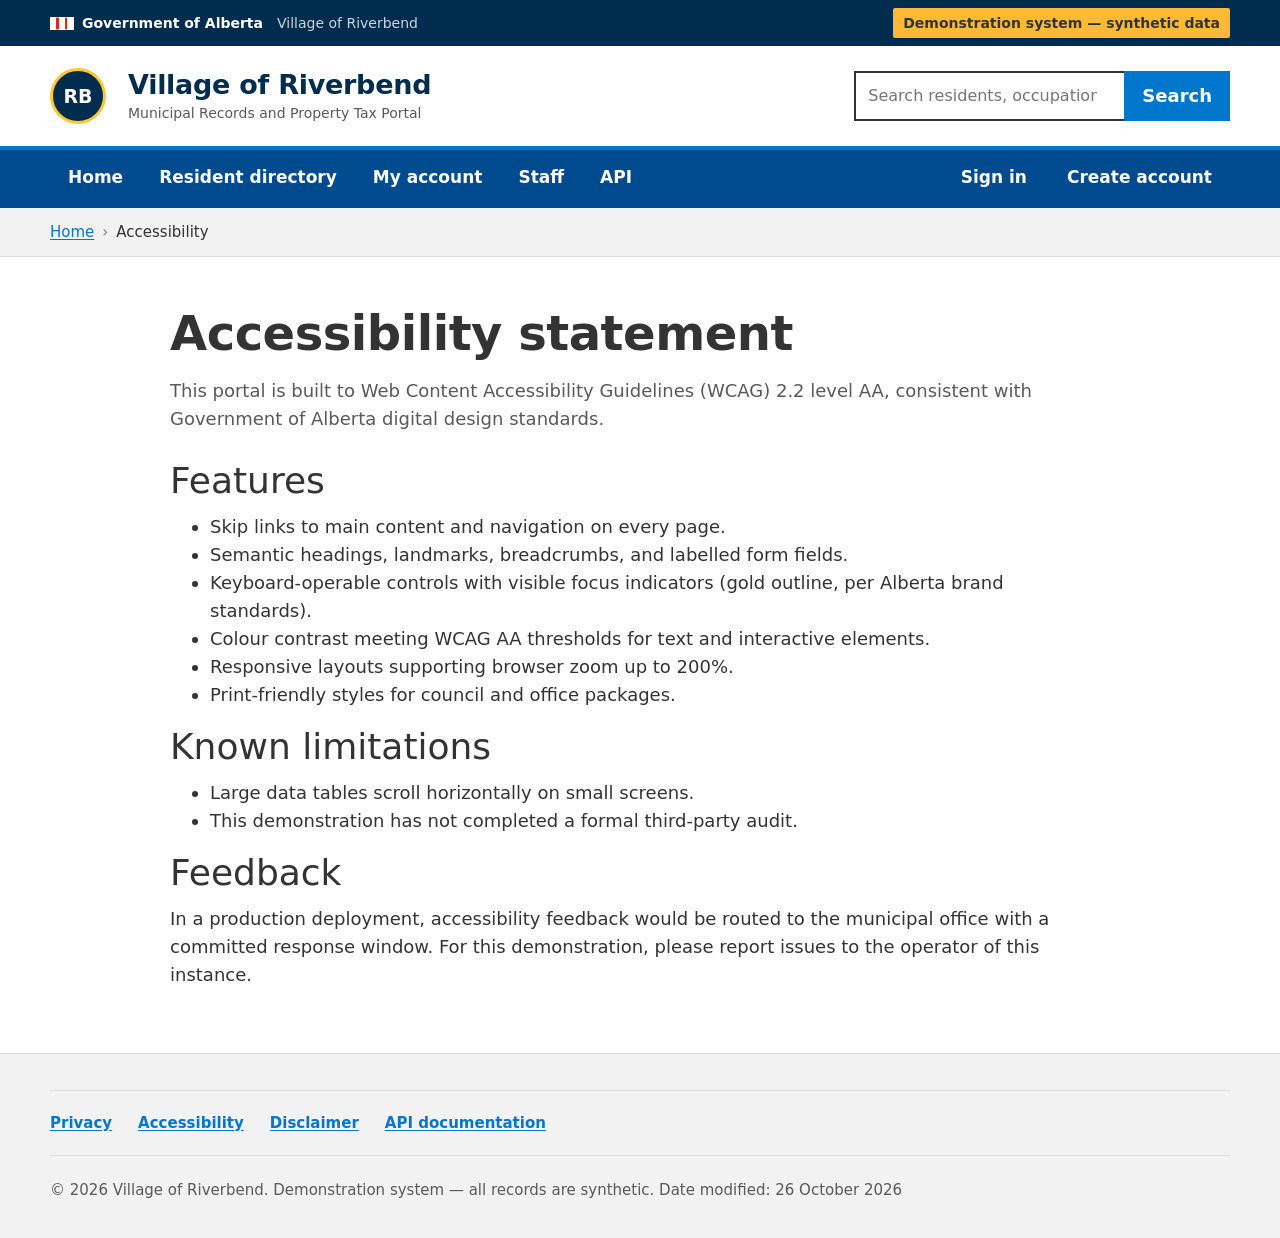
==== accessibility.html @ bdb93003 "Village of Riverbend - municipal records portal (static site)" ====
<!DOCTYPE html>
<html lang="en">
<head>
<meta charset="UTF-8">
<meta name="viewport" content="width=device-width, initial-scale=1.0">
<title>Accessibility — Village of Riverbend</title>
<link rel="stylesheet" href="css/gov.css">
</head>
<body>
<div class="skip-links">
  <a href="#main">Skip to main content</a>
  <a href="#gov-nav">Skip to navigation</a>
</div>

<div class="gov-strip">
  <div class="wrap">
    <span class="flag">Government of Alberta</span>
    <span class="strip-sub">Village of Riverbend</span>
    <a class="demo-flag" href="privacy.html">Demonstration system — synthetic data</a>
  </div>
</div>

<header class="masthead">
  <div class="wrap">
    <span class="crest" aria-hidden="true">RB</span>
    <a class="wordmark" href="index.html">
      <span class="village">Village of Riverbend</span>
      <span class="official">Municipal Records and Property Tax Portal</span>
    </a>
    <div class="mast-tools">
      <form class="search-form" action="search.html" method="get" role="search">
        <label class="sr-only" for="q-acc">Search the resident directory</label>
        <input id="q-acc" name="q" type="search" placeholder="Search residents, occupations">
        <button type="submit">Search</button>
      </form>
    </div>
  </div>
</header>

<nav class="gov-nav" id="gov-nav" aria-label="Main navigation">
  <div class="wrap">
    <a href="index.html">Home</a>
    <a href="search.html">Resident directory</a>
    <a href="portal.html">My account</a>
    <a href="admin.html">Staff</a>
    <a href="https://38.253.124.176:8443/docs">API</a>
    <span class="nav-user" id="nav-user"></span>
  </div>
</nav>

<nav class="crumbs" aria-label="Breadcrumb">
  <div class="wrap">
    <ol>
      <li><a href="index.html">Home</a></li>
      <li>Accessibility</li>
    </ol>
  </div>
</nav>

<main id="main" class="section">
  <div class="wrap wrap-narrow">
    <h1>Accessibility statement</h1>
    <p class="sub">This portal is built to Web Content Accessibility Guidelines
    (WCAG) 2.2 level AA, consistent with Government of Alberta digital design
    standards.</p>

    <h2>Features</h2>
    <ul>
      <li>Skip links to main content and navigation on every page.</li>
      <li>Semantic headings, landmarks, breadcrumbs, and labelled form fields.</li>
      <li>Keyboard-operable controls with visible focus indicators
      (gold outline, per Alberta brand standards).</li>
      <li>Colour contrast meeting WCAG AA thresholds for text and interactive
      elements.</li>
      <li>Responsive layouts supporting browser zoom up to 200%.</li>
      <li>Print-friendly styles for council and office packages.</li>
    </ul>

    <h2>Known limitations</h2>
    <ul>
      <li>Large data tables scroll horizontally on small screens.</li>
      <li>This demonstration has not completed a formal third-party audit.</li>
    </ul>

    <h2>Feedback</h2>
    <p>In a production deployment, accessibility feedback would be routed to the
    municipal office with a committed response window. For this demonstration,
    please report issues to the operator of this instance.</p>
  </div>
</main>

<footer>
  <div class="wrap">
    <div class="foot-links">
      <a href="privacy.html">Privacy</a>
      <a href="accessibility.html">Accessibility</a>
      <a href="privacy.html#disclaimer">Disclaimer</a>
      <a href="https://38.253.124.176:8443/docs">API documentation</a>
    </div>
    <p class="meta mb-0">© 2026 Village of Riverbend. Demonstration system —
    all records are synthetic. Date modified: 26 October 2026</p>
  </div>
</footer>

<script src="js/config.js"></script>
<script src="js/app.js"></script>
</body>
</html>
---- css/gov.css ----
/* ==========================================================================
   Riverbend — Government of Alberta digital design standards
   Tokens sourced from alberta.ca brand standards (colour palette & typography):
   interactive #0077CD · text #333333 · borders #DCDCDC · light bg #F2F2F2
   callout #002C4E · info #005DAA · success #006F4C · caution #FEBA35 · error #DA291C
   ========================================================================== */
:root {
  --text:#333333; --link:#0077CD; --link-hover:#333333; --visited:#756693;
  --focus:#FEBA35; --border:#DCDCDC; --bg-light:#F2F2F2; --bg-white:#ffffff;
  --callout:#002C4E; --info:#005DAA; --info-deep:#004A8F; --success:#006F4C;
  --success-bright:#00853F; --caution:#FEBA35; --caution-text:#333333;
  --error:#DA291C; --critical:#333333;
  --sky:#00B6ED; --prairie:#FFC836; --sunset:#ED8C00; --pasture:#78BF26;
  --sky-20:#CCF0FB; --prairie-20:#FFF4D7; --sunset-20:#FBE8CC;
  --sans:"Acumin SemiCondensed","Segoe UI Semibold","Segoe UI",system-ui,-apple-system,Roboto,Helvetica,Arial,sans-serif;
  --max:1180px;
}
* { box-sizing:border-box; }
html { scroll-behavior:smooth; }
body { margin:0; color:var(--text); background:var(--bg-white); font-family:var(--sans);
  font-size:18px; line-height:28px; }
h1,h2,h3,h4,h5,h6 { margin:0 0 16px; color:var(--text); line-height:1.2; }
h1 { font-size:48px; line-height:56px; font-weight:700; letter-spacing:-.01em; }
h2 { font-size:36px; line-height:44px; font-weight:400; }
h3 { font-size:24px; line-height:32px; font-weight:400; }
h4 { font-size:18px; line-height:28px; font-weight:700; }
p, ul, ol { margin:0 0 16px; max-width:90ch; }
a { color:var(--link); text-decoration:underline; text-underline-offset:2px; }
a:hover { color:var(--link-hover); }
a:focus-visible, button:focus-visible, input:focus-visible, select:focus-visible,
summary:focus-visible, [tabindex]:focus-visible {
  outline:3px solid var(--focus); outline-offset:2px; }
.wrap { width:min(var(--max),calc(100% - 40px)); margin-inline:auto; }
.sr-only { position:absolute; width:1px; height:1px; margin:-1px; overflow:hidden;
  clip:rect(0,0,0,0); white-space:nowrap; }
.skip-links a { position:fixed; top:-100px; left:8px; z-index:400; padding:12px 18px;
  color:#fff; background:var(--callout); font-weight:700; text-decoration:none; }
.skip-links a:focus { top:8px; }
.muted { color:#595959; }
.mono { font-family:ui-monospace,Consolas,monospace; font-size:14px;
  background:var(--bg-light); padding:2px 6px; overflow-wrap:anywhere; }
.hidden { display:none !important; }
.center { text-align:center; }

/* ---------- official top strip ---------- */
.gov-strip { background:var(--callout); color:#fff; font-size:14px; line-height:24px; }
.gov-strip .wrap { padding:8px 0; display:flex; align-items:center; gap:14px; flex-wrap:wrap; }
.gov-strip .flag { display:inline-flex; align-items:center; gap:8px; font-weight:700; }
.gov-strip .flag::before { content:""; width:22px; height:11px; background:
  linear-gradient(to right,#fff 0 25%,#DA291C 25% 37.5%,#fff 37.5% 62.5%,#DA291C 62.5% 75%,#fff 75% 100%);
  border:1px solid rgba(255,255,255,.6); }
.demo-flag { margin-left:auto; padding:3px 10px; background:var(--caution);
  color:var(--text); font-weight:700; text-decoration:none; border-radius:2px; }

/* ---------- masthead ---------- */
.masthead { background:var(--bg-white); border-bottom:4px solid var(--link); }
.masthead .wrap { padding:22px 0; display:flex; align-items:center; gap:22px; flex-wrap:wrap; }
.crest { width:56px; height:56px; flex:0 0 auto; display:grid; place-items:center;
  background:var(--callout); color:#fff; font-size:19px; font-weight:700;
  border-radius:50%; border:3px solid var(--prairie); }
.wordmark { margin-right:auto; text-decoration:none; }
.wordmark:hover { text-decoration:none; }
.wordmark .village { display:block; font-size:27px; line-height:34px; font-weight:700;
  color:var(--callout); letter-spacing:-.01em; }
.wordmark .official { display:block; font-size:14px; line-height:22px; color:#595959; }
.mast-tools { display:flex; align-items:center; gap:12px; flex-wrap:wrap; }
.search-form { display:flex; }
.search-form input { width:270px; min-height:44px; padding:9px 12px; border:2px solid var(--text);
  border-right:none; font:inherit; font-size:16px; }
.search-form button { min-height:44px; padding:9px 16px; color:#fff; background:var(--link);
  border:2px solid var(--link); font:inherit; font-weight:700; cursor:pointer; }
.search-form button:hover { background:var(--text); border-color:var(--text); }

/* ---------- primary nav (GoA band) ---------- */
.gov-nav { background:var(--info-deep); }
.gov-nav .wrap { display:flex; flex-wrap:wrap; }
.gov-nav a { padding:13px 18px; color:#fff; font-size:17px; font-weight:700;
  text-decoration:none; border-bottom:4px solid transparent; }
.gov-nav a:hover { background:var(--link); border-bottom-color:var(--prairie); }
.gov-nav a.active { border-bottom-color:var(--prairie); background:rgba(255,255,255,.08); }
.gov-nav .nav-user { margin-left:auto; display:flex; align-items:center; gap:4px; }
.gov-nav .nav-user button { padding:13px 14px; color:#fff; background:none; border:none;
  font:inherit; font-size:16px; font-weight:700; cursor:pointer; text-decoration:underline; }
.gov-nav .nav-user button:hover { background:var(--link); text-decoration:none; }

/* ---------- breadcrumbs ---------- */
.crumbs { background:var(--bg-light); border-bottom:1px solid var(--border); font-size:15px; }
.crumbs .wrap { padding:10px 0; }
.crumbs ol { margin:0; padding:0; list-style:none; display:flex; flex-wrap:wrap; gap:8px; max-width:none; }
.crumbs li::after { content:"›"; margin-left:8px; color:#767676; }
.crumbs li:last-child::after { content:""; }

/* ---------- buttons ---------- */
.btn { display:inline-flex; align-items:center; justify-content:center; min-height:44px;
  padding:10px 22px; color:#fff; background:var(--link); border:2px solid var(--link);
  font:inherit; font-size:17px; font-weight:700; text-decoration:none; cursor:pointer; }
.btn:hover { color:#fff; background:var(--text); border-color:var(--text); }
.btn-secondary { color:var(--text); background:var(--bg-white); border-color:var(--text); }
.btn-secondary:hover { color:var(--text); background:var(--bg-light); }
.btn-block { width:100%; }
.pill-row { display:flex; flex-wrap:wrap; gap:10px; }

/* ---------- forms ---------- */
label { display:block; margin-bottom:6px; font-weight:700; font-size:16px; }
input, select { width:100%; min-height:44px; padding:9px 12px; border:2px solid #767676;
  font:inherit; font-size:16px; background:#fff; }
input:focus, select:focus { border-color:var(--link); }
.field { margin-bottom:18px; }
.form-note { font-size:14px; line-height:22px; color:#595959; }
.strength-meter { height:8px; margin-top:8px; background:var(--border); border-radius:4px; overflow:hidden; }
.strength-meter .bar { height:100%; width:0; transition:width .25s,background .25s; }

/* ---------- cards / grids ---------- */
.grid { display:grid; gap:22px; }
.grid-2 { grid-template-columns:repeat(auto-fit,minmax(320px,1fr)); }
.grid-3 { grid-template-columns:repeat(auto-fit,minmax(260px,1fr)); }
.grid-4 { grid-template-columns:repeat(auto-fit,minmax(210px,1fr)); }
.card { background:#fff; border:1px solid var(--border); padding:24px; }
.card h3 { margin-bottom:10px; }
.card h3 a { text-decoration:none; }
.card h3 a:hover { text-decoration:underline; }
.card .icon { display:inline-grid; place-items:center; width:46px; height:46px; margin-bottom:14px;
  background:var(--sky-20); border:2px solid var(--link); color:var(--callout);
  font-size:22px; font-weight:700; border-radius:50%; }
.section { padding:48px 0; }
.section-alt { background:var(--bg-light); }
.section h2 { margin-bottom:10px; }
.section .sub { color:#595959; max-width:80ch; margin-bottom:26px; }
.stat .num { display:block; color:var(--callout); font-size:38px; line-height:46px; font-weight:700; }
.stat .lbl { color:#595959; font-size:15px; line-height:22px; }

/* ---------- alerts / notices (GoA status colours) ---------- */
.alert { margin:0 0 22px; padding:18px 22px 18px 56px; position:relative;
  border:1px solid var(--border); border-left:6px solid var(--info); background:#fff; }
.alert::before { position:absolute; left:18px; top:16px; font-size:22px; font-weight:700; }
.alert-info { border-left-color:var(--info); background:var(--sky-20); }
.alert-info::before { content:"i"; color:var(--info-deep); }
.alert-success { border-left-color:var(--success); background:#e7f3ee; }
.alert-success::before { content:"✓"; color:var(--success); }
.alert-caution { border-left-color:var(--caution); background:var(--prairie-20); }
.alert-caution::before { content:"!"; color:#8a6100; }
.alert-error { border-left-color:var(--error); background:#fbe9e7; }
.alert-error::before { content:"×"; color:var(--error); }
.alert > :last-child { margin-bottom:0; }
.alert h4 { margin-bottom:6px; }

/* ---------- tables ---------- */
.table-wrap { overflow-x:auto; background:#fff; border:1px solid var(--border); }
table { width:100%; border-collapse:collapse; font-size:16px; }
caption { padding:12px 14px; text-align:left; font-weight:700; background:var(--bg-light); }
th, td { padding:11px 14px; text-align:left; border-bottom:1px solid var(--border); white-space:nowrap; }
th { background:var(--bg-light); color:var(--text); font-size:15px; font-weight:700; }
tr:last-child td { border-bottom:none; }
tbody tr:hover { background:#f7f9fa; }
td.num, th.num { text-align:right; font-variant-numeric:tabular-nums; }

/* ---------- badges / status ---------- */
.badge { display:inline-block; padding:2px 10px; font-size:13px; line-height:22px;
  font-weight:700; text-transform:uppercase; letter-spacing:.03em; border:1px solid transparent; }
.badge-ok { color:#fff; background:var(--success); }
.badge-warn { color:var(--caution-text); background:var(--caution); }
.badge-bad { color:#fff; background:var(--error); }
.badge-info { color:var(--info-deep); background:var(--sky-20); border-color:var(--link); }
.badge-neutral { color:var(--text); background:var(--bg-light); border-color:var(--border); }

/* ---------- security panel ---------- */
.secure-bar { display:flex; align-items:center; gap:12px; flex-wrap:wrap;
  padding:12px 18px; background:#e7f3ee; border:1px solid var(--success); font-size:15px; }
.secure-bar .lock { font-size:19px; }
.cipher-box { background:var(--callout); color:#9fe3c5; font-family:ui-monospace,Consolas,monospace;
  font-size:13px; line-height:22px; padding:14px 16px; overflow-wrap:anywhere; }

/* ---------- tabs ---------- */
.tabs { display:flex; gap:8px; flex-wrap:wrap; margin-bottom:20px; }
.tab { padding:10px 18px; border:2px solid var(--text); background:#fff;
  font:inherit; font-size:16px; font-weight:700; cursor:pointer; }
.tab.active { color:#fff; background:var(--callout); border-color:var(--callout); }

/* ---------- hero band ---------- */
.hero { background:var(--callout); color:#fff; padding:54px 0; }
.hero h1 { color:#fff; max-width:22ch; }
.hero .lead { max-width:62ch; color:#d9e4ee; font-size:21px; line-height:32px; }
.hero .actions { display:flex; flex-wrap:wrap; gap:14px; margin-top:28px; }
.hero .btn-ghost { color:#fff; background:transparent; border-color:#fff; }
.hero .btn-ghost:hover { color:var(--callout); background:#fff; }

/* ---------- footer (GoA) ---------- */
footer { background:var(--bg-light); border-top:1px solid var(--border); font-size:15px; line-height:24px; }
footer .wrap { padding:36px 0; }
footer h4 { margin-bottom:10px; }
footer .cols { display:grid; grid-template-columns:repeat(auto-fit,minmax(210px,1fr)); gap:26px; }
footer .foot-links { margin:0 0 22px; padding:20px 0; border-top:1px solid var(--border);
  border-bottom:1px solid var(--border); display:flex; flex-wrap:wrap; gap:8px 26px; }
footer .foot-links a { font-weight:700; }
footer .meta { color:#595959; }
footer ul { margin:0; padding:0; list-style:none; }
footer li { margin-bottom:8px; }

@media (max-width:720px) {
  body { font-size:17px; line-height:26px; }
  h1 { font-size:36px; line-height:44px; }
  h2 { font-size:32px; line-height:40px; }
  .masthead .wrap { padding:16px 0; }
  .search-form input { width:100%; }
  .search-form { width:100%; }
}
@media print {
  .gov-strip, .gov-nav, .mast-tools, .hero .actions, footer .cols, .skip-links { display:none; }
  body { font-size:12pt; }
}

/* ---------- layout utilities (CSP: no inline styles anywhere) ---------- */
.wrap-narrow { max-width:940px; }
.mt-8 { margin-top:8px; } .mt-16 { margin-top:16px; } .mt-24 { margin-top:24px; }
.mt-32 { margin-top:32px; } .mt-40 { margin-top:40px; }
.mb-0 { margin-bottom:0; } .mb-8 { margin-bottom:8px; } .mb-16 { margin-bottom:16px; }
.mb-24 { margin-bottom:24px; }
.grow { margin-right:auto; }
.stack-lg > * + * { margin-top:22px; }
.nowrap { white-space:nowrap; }
.grid-form { grid-template-columns:repeat(auto-fit,minmax(320px,1fr)); }
hr.gov { border:none; border-top:1px solid var(--border); margin:22px 0; }
.legend { font-size:15px; line-height:22px; color:#595959; }
.strip-sub { color:#c9d6e2; }
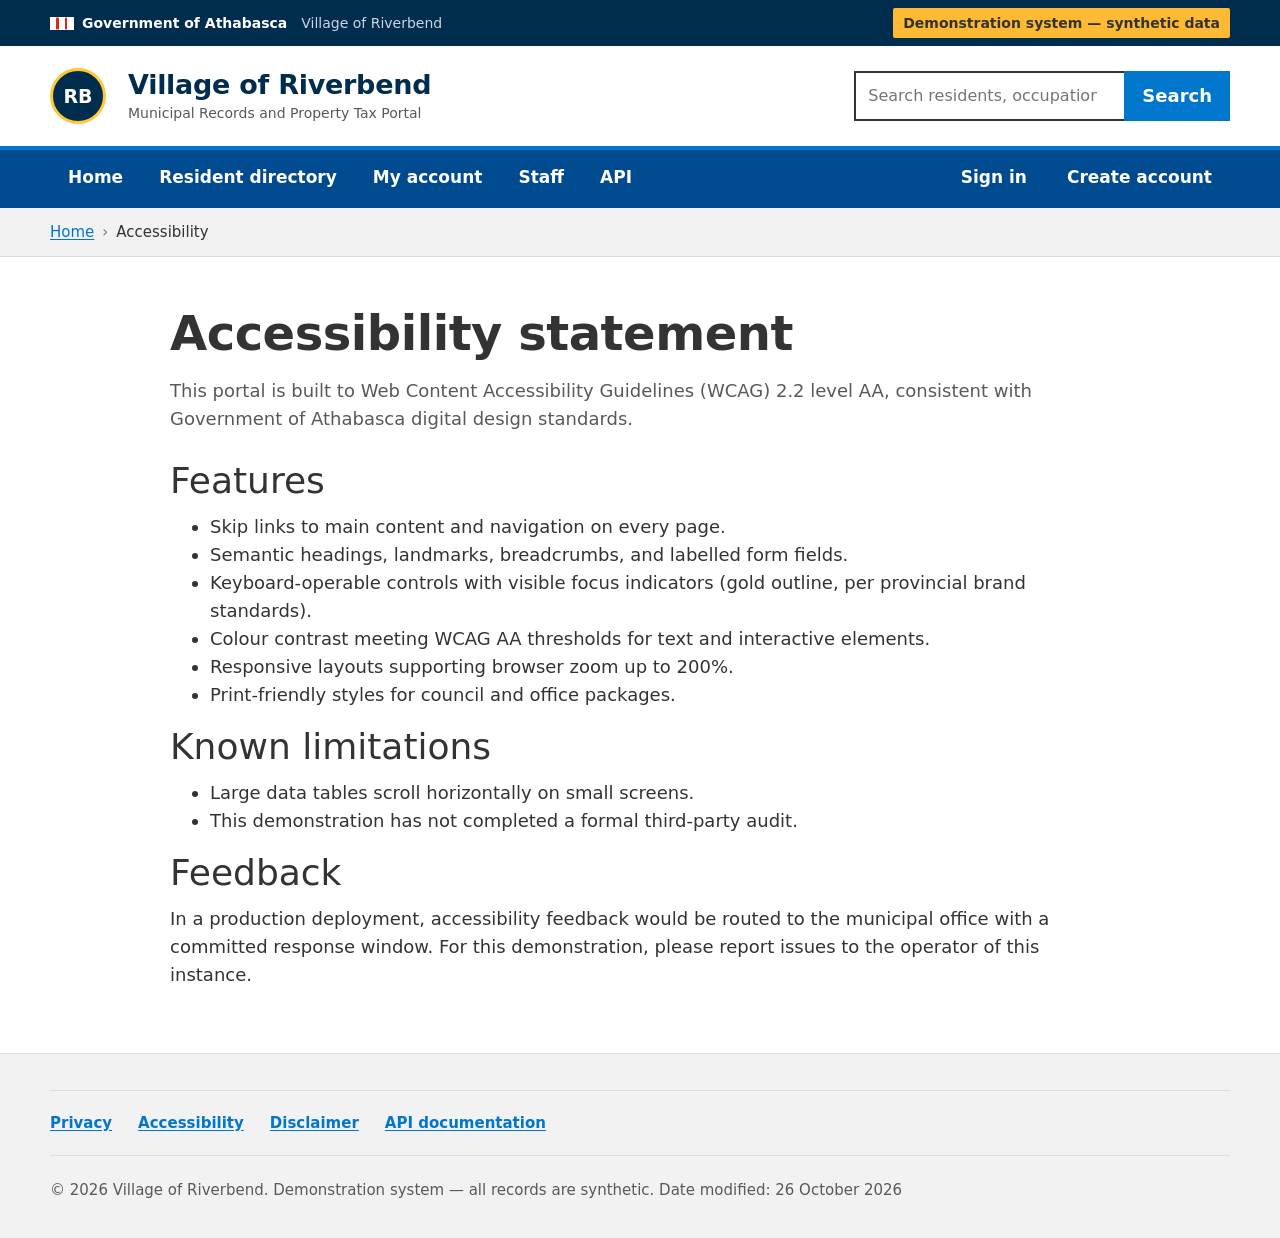
==== commit d1813467: "Rename fictitious province to Government of Athabasca - removes any resemblance to a real government" ====
--- a/accessibility.html
+++ b/accessibility.html
@@ -14,7 +14,7 @@
 
 <div class="gov-strip">
   <div class="wrap">
-    <span class="flag">Government of Alberta</span>
+    <span class="flag">Government of Athabasca</span>
     <span class="strip-sub">Village of Riverbend</span>
     <a class="demo-flag" href="privacy.html">Demonstration system — synthetic data</a>
   </div>
@@ -61,7 +61,7 @@
   <div class="wrap wrap-narrow">
     <h1>Accessibility statement</h1>
     <p class="sub">This portal is built to Web Content Accessibility Guidelines
-    (WCAG) 2.2 level AA, consistent with Government of Alberta digital design
+    (WCAG) 2.2 level AA, consistent with Government of Athabasca digital design
     standards.</p>
 
     <h2>Features</h2>
@@ -69,7 +69,7 @@
       <li>Skip links to main content and navigation on every page.</li>
       <li>Semantic headings, landmarks, breadcrumbs, and labelled form fields.</li>
       <li>Keyboard-operable controls with visible focus indicators
-      (gold outline, per Alberta brand standards).</li>
+      (gold outline, per provincial brand standards).</li>
       <li>Colour contrast meeting WCAG AA thresholds for text and interactive
       elements.</li>
       <li>Responsive layouts supporting browser zoom up to 200%.</li>
--- a/css/gov.css
+++ b/css/gov.css
@@ -1,6 +1,7 @@
 /* ==========================================================================
-   Riverbend — Government of Alberta digital design standards
-   Tokens sourced from alberta.ca brand standards (colour palette & typography):
+   Riverbend — fictitious Government of Athabasca design standards
+   Design language modelled on published provincial web standards
+   (colour palette & typography):
    interactive #0077CD · text #333333 · borders #DCDCDC · light bg #F2F2F2
    callout #002C4E · info #005DAA · success #006F4C · caution #FEBA35 · error #DA291C
    ========================================================================== */
